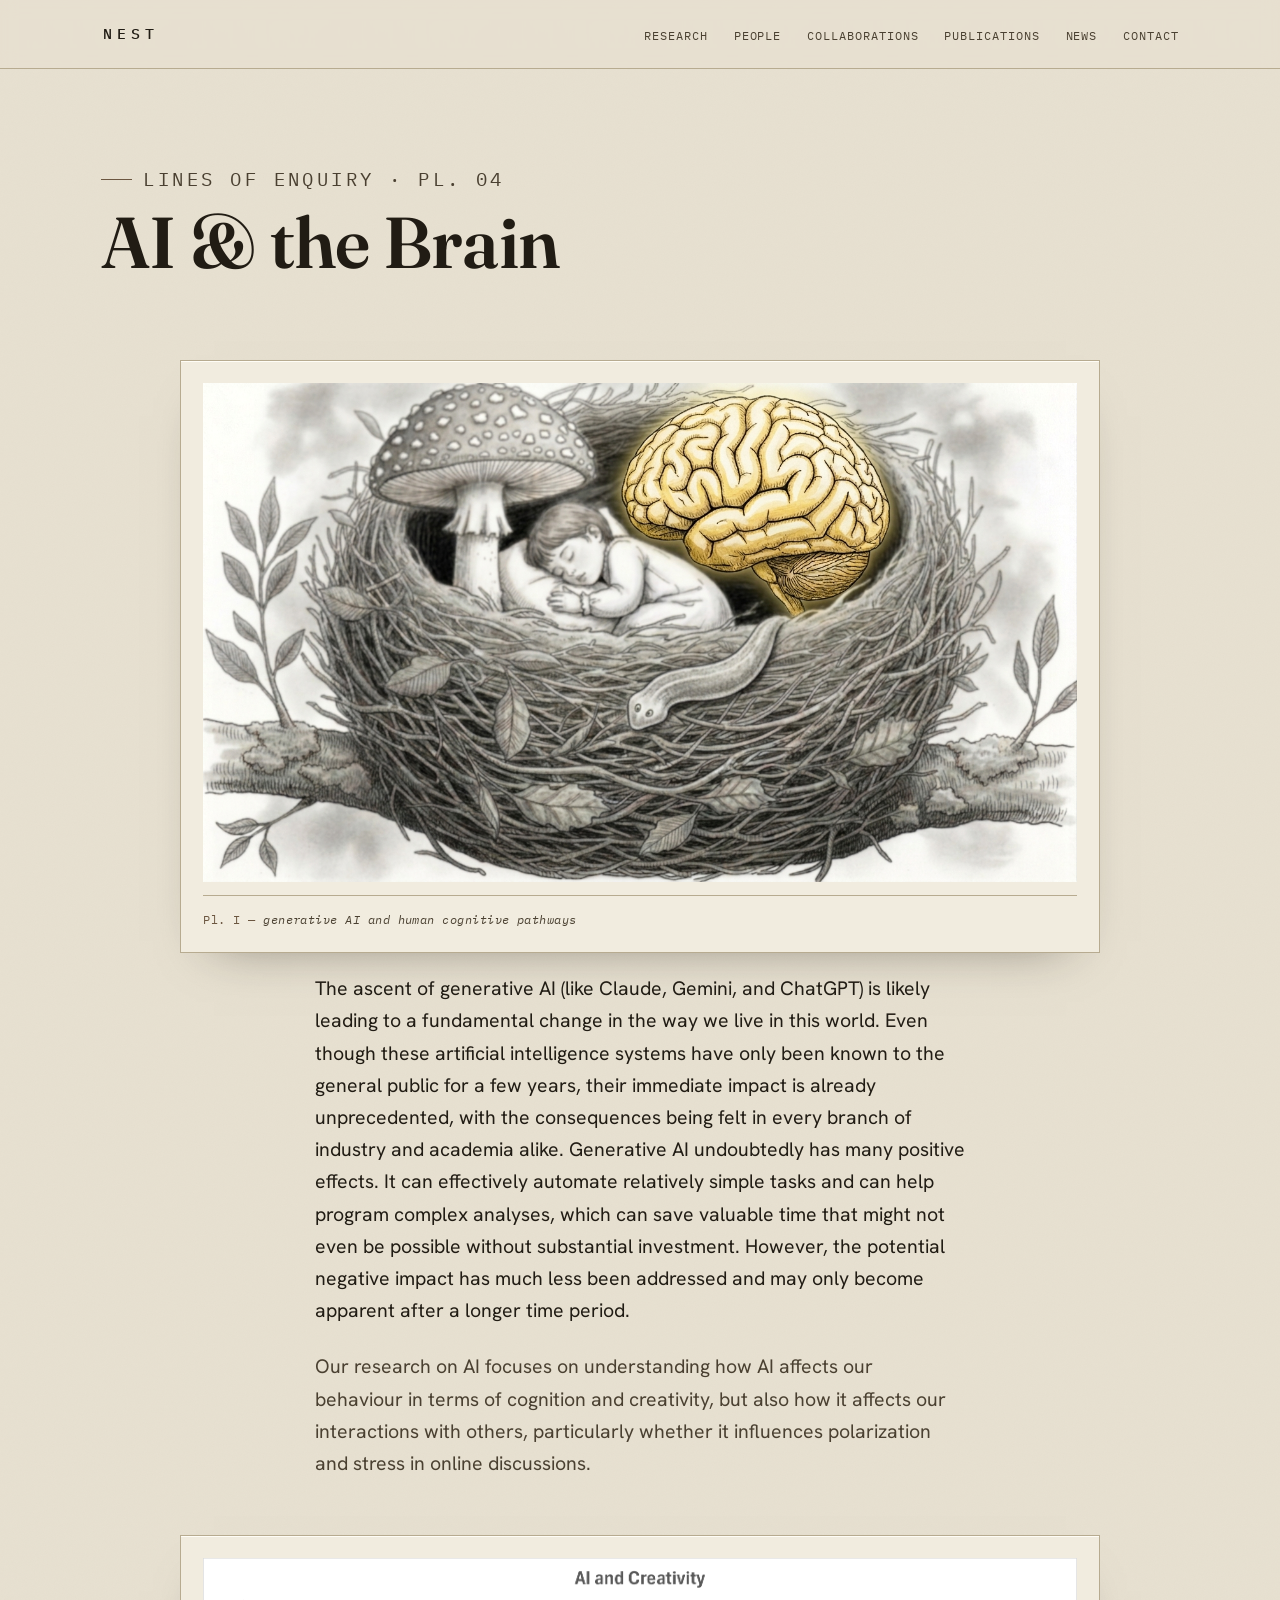
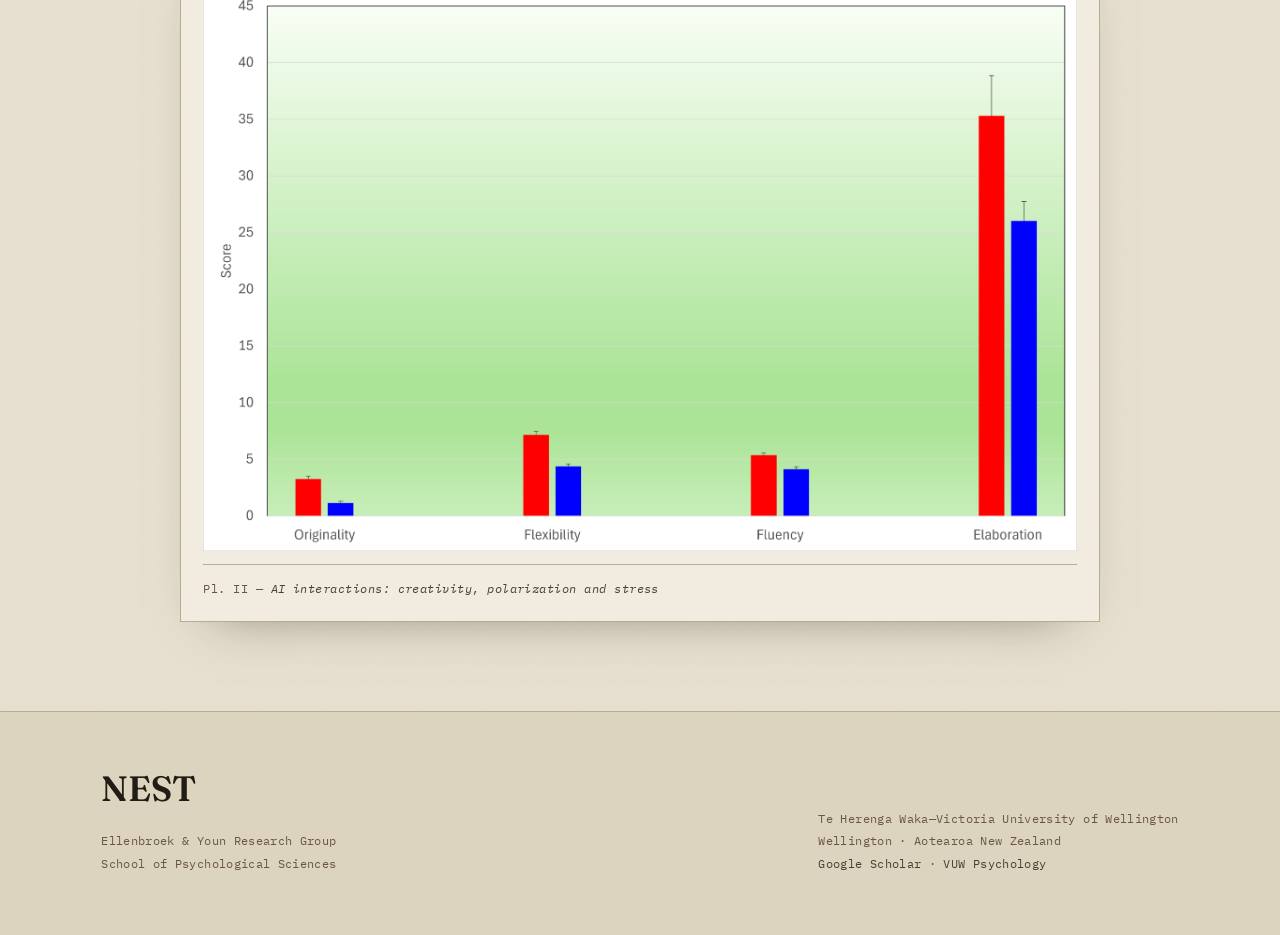
==== ai-and-the-brain.html @ cbff9b07 "Add details pages for the four main research categories with top and bottom images" ====
<!DOCTYPE html>
<html lang="en">
<head>
<meta charset="UTF-8" />
<meta name="viewport" content="width=device-width, initial-scale=1.0" />
<title>AI &amp; the Brain — NEST · Ellenbroek &amp; Youn Research Group</title>
<meta name="description" content="NEST research on generative AI, understanding how AI affects cognition, creativity, polarization, and stress in online interactions." />

<link rel="preconnect" href="https://fonts.googleapis.com" />
<link rel="preconnect" href="https://fonts.gstatic.com" crossorigin />
<link href="https://fonts.googleapis.com/css2?family=Fraunces:ital,opsz,wght@0,9..144,400;0,9..144,500;0,9..144,600;1,9..144,400&family=Hanken+Grotesk:wght@400;500;600;700&family=IBM+Plex+Mono:wght@400;500&display=swap" rel="stylesheet" />
<link rel="stylesheet" href="styles.css" />
</head>
<body>

<!-- ================= NAV ================= -->
<header class="nav">
  <div class="wrap nav__inner">
    <a class="brand" href="index.html">NEST</a>
    <nav aria-label="Primary">
      <ul class="nav__links">
        <li><a href="index.html#research">Research</a></li>
        <li><a href="people.html">People</a></li>
        <li><a href="collaborations.html">Collaborations</a></li>
        <li><a href="index.html#publications">Publications</a></li>
        <li><a href="index.html#news">News</a></li>
        <li><a href="index.html#contact">Contact</a></li>
      </ul>
    </nav>
  </div>
</header>

<main>
  <!-- ================= PAGE HEAD ================= -->
  <section class="wrap pagehead">
    <p class="eyebrow">Lines of enquiry · Pl. 04</p>
    <h1>AI &amp; the Brain</h1>
  </section>

  <!-- ================= TOP IMAGE ================= -->
  <div class="wrap">
    <figure class="plate">
      <img src="images/AI.jpg" alt="Artificial Intelligence conceptual illustration" />
      <figcaption class="plate__cap">
        <span>Pl.&nbsp;I — <em>generative AI and human cognitive pathways</em></span>
      </figcaption>
    </figure>
  </div>

  <!-- ================= CONTENT ================= -->
  <section class="section" style="border-top:none; padding-top:0;">
    <div class="wrap">
      <div class="hero__intro" style="margin-top: 0; text-align: left; max-width: var(--measure); margin-inline: auto;">
        <p>The ascent of generative AI (like Claude, Gemini, and ChatGPT) is likely leading to a fundamental change in the way we live in this world. Even though these artificial intelligence systems have only been known to the general public for a few years, their immediate impact is already unprecedented, with the consequences being felt in every branch of industry and academia alike. Generative AI undoubtedly has many positive effects. It can effectively automate relatively simple tasks and can help program complex analyses, which can save valuable time that might not even be possible without substantial investment. However, the potential negative impact has much less been addressed and may only become apparent after a longer time period.</p>
        
        <p style="margin-top: 1.5rem;">Our research on AI focuses on understanding how AI affects our behaviour in terms of cognition and creativity, but also how it affects our interactions with others, particularly whether it influences polarization and stress in online discussions.</p>
      </div>

      <!-- ================= BOTTOM IMAGE ================= -->
      <div style="max-width: 920px; margin: 3rem auto 0;">
        <figure class="plate">
          <img src="images/AI%20and%20creativity.png" alt="Generative AI impact on human creativity illustration" />
          <figcaption class="plate__cap">
            <span>Pl.&nbsp;II — <em>AI interactions: creativity, polarization and stress</em></span>
          </figcaption>
        </figure>
      </div>
    </div>
  </section>
</main>

<!-- ================= FOOTER ================= -->
<footer>
  <div class="wrap footer__inner">
    <div>
      <div class="footer__brand">NEST</div>
      <p class="footer__meta">Ellenbroek &amp; Youn Research Group<br/>School of Psychological Sciences</p>
    </div>
    <p class="footer__meta">
      Te Herenga Waka—Victoria University of Wellington<br/>
      Wellington · Aotearoa New Zealand<br/>
      <a href="https://scholar.google.co.nz/citations?user=BgnnjqAAAAAJ&amp;hl=en" target="_blank" rel="noopener">Google Scholar</a> ·
      <a href="https://www.wgtn.ac.nz/psyc" target="_blank" rel="noopener">VUW Psychology</a>
    </p>
  </div>
</footer>

</body>
</html>
---- styles.css ----
/* ============================================================
     NEST — a field-monograph identity
     Palette and type pulled from the group's ink illustrations.
     ============================================================ */
  :root {
    --paper:      #e7e0d0;   /* aged page */
    --paper-2:    #f1ecdf;   /* lifted card */
    --paper-3:    #ddd4c0;   /* sunk / footer */
    --ink:        #211c14;   /* warm near-black */
    --ink-soft:   #4a4031;   /* secondary text */
    --bistre:     #6b5640;   /* sepia line work */
    --madder:     #8a3b2e;   /* fly-agaric red — the one accent */
    --moss:       #3f4a3a;   /* botanical green */
    --hairline:   #b7ab90;   /* fine rules */

    --display: "Fraunces", Georgia, serif;
    --body: "Hanken Grotesk", system-ui, -apple-system, sans-serif;
    --mono: "IBM Plex Mono", ui-monospace, monospace;

    --measure: 65ch;
    --gutter: clamp(1.25rem, 4vw, 4rem);
    --maxw: 1180px;
  }

  *, *::before, *::after { box-sizing: border-box; }

  html { scroll-behavior: smooth; scroll-padding-top: 5rem; }
  @media (prefers-reduced-motion: reduce) {
    html { scroll-behavior: auto; }
    *, *::before, *::after { animation-duration: .001ms !important; transition-duration: .001ms !important; }
  }

  body {
    margin: 0;
    background-color: var(--paper);
    /* faint paper grain */
    background-image: url("data:image/svg+xml,%3Csvg xmlns='http://www.w3.org/2000/svg' width='160' height='160'%3E%3Cfilter id='n'%3E%3CfeTurbulence type='fractalNoise' baseFrequency='0.9' numOctaves='2' stitchTiles='stitch'/%3E%3CfeColorMatrix type='saturate' values='0'/%3E%3C/filter%3E%3Crect width='100%25' height='100%25' filter='url(%23n)' opacity='0.035'/%3E%3C/svg%3E");
    color: var(--ink);
    font-family: var(--body);
    font-size: clamp(1rem, 0.96rem + 0.2vw, 1.08rem);
    line-height: 1.65;
    -webkit-font-smoothing: antialiased;
    text-rendering: optimizeLegibility;
  }

  .wrap { width: 100%; max-width: var(--maxw); margin-inline: auto; padding-inline: var(--gutter); }

  a { color: var(--madder); text-underline-offset: 3px; text-decoration-thickness: 1px; }
  a:hover { color: var(--ink); }

  :focus-visible { outline: 2px solid var(--madder); outline-offset: 3px; border-radius: 2px; }

  img { max-width: 100%; display: block; }

  /* ---------- shared type devices ---------- */
  .eyebrow {
    font-family: var(--mono);
    font-size: .72rem;
    letter-spacing: .18em;
    text-transform: uppercase;
    color: var(--bistre);
    display: inline-flex;
    align-items: center;
    gap: .6em;
  }
  .eyebrow::before {
    content: "";
    width: 1.6em; height: 1px;
    background: var(--bistre);
    display: inline-block;
  }

  h1, h2, h3 { font-family: var(--display); font-weight: 500; line-height: 1.04; letter-spacing: -0.01em; margin: 0; }

  .section { padding-block: clamp(3.5rem, 7vw, 6rem); border-top: 1px solid var(--hairline); }
  .section__head { max-width: var(--measure); margin-bottom: clamp(2rem, 4vw, 3rem); }
  .section__head h2 { font-size: clamp(1.9rem, 1.3rem + 2.6vw, 3rem); margin-top: .5rem; }
  .section__head p { color: var(--ink-soft); margin: 1rem 0 0; }

  /* ============================================================
     NAV
     ============================================================ */
  .nav {
    position: sticky; top: 0; z-index: 50;
    background: color-mix(in srgb, var(--paper) 88%, transparent);
    backdrop-filter: blur(8px);
    border-bottom: 1px solid var(--hairline);
  }
  .nav__inner { display: flex; align-items: center; justify-content: space-between; gap: 1rem; height: 4.25rem; }
  .brand { font-family: var(--mono); font-weight: 500; letter-spacing: .34em; font-size: .95rem; color: var(--ink); text-decoration: none; padding-left: .1em; }
  .brand:hover { color: var(--madder); }
  .nav__links { display: flex; gap: clamp(.8rem, 2vw, 1.7rem); list-style: none; margin: 0; padding: 0; }
  .nav__links a { font-family: var(--mono); font-size: .76rem; letter-spacing: .08em; text-transform: uppercase; color: var(--ink-soft); text-decoration: none; }
  .nav__links a:hover { color: var(--madder); }
  .nav__toggle { display: none; }
  @media (max-width: 760px) {
    .nav__links { display: none; }
    .nav__inner { height: 3.6rem; }
  }

  /* ============================================================
     HERO
     ============================================================ */
  .hero { padding-block: clamp(3rem, 6vw, 5.5rem) clamp(2.5rem, 5vw, 4rem); text-align: center; }
  .hero__title {
    font-size: clamp(4.2rem, 14vw, 11rem);
    font-weight: 600;
    letter-spacing: -0.02em;
    line-height: .9;
    margin: 1rem 0 0;
  }
  .hero__title span { font-style: italic; font-weight: 400; }
  .hero__thesis {
    font-family: var(--display);
    font-size: clamp(1.25rem, 0.9rem + 1.5vw, 1.9rem);
    font-style: italic;
    color: var(--ink-soft);
    max-width: 30ch;
    margin: 1.4rem auto 0;
    line-height: 1.3;
  }

  /* the plate — the framed centrepiece illustration */
  .plate {
    margin: clamp(2.5rem, 5vw, 3.5rem) auto 0;
    max-width: 920px;
    background: var(--paper-2);
    padding: clamp(.9rem, 2vw, 1.4rem);
    border: 1px solid var(--hairline);
    box-shadow: 0 1px 0 #fffdf6 inset, 0 22px 50px -34px rgba(33,28,20,.55);
  }
  .plate img { width: 100%; filter: contrast(1.02); }
  .plate__cap {
    display: flex; flex-wrap: wrap; justify-content: space-between; gap: .4rem 1rem;
    font-family: var(--mono); font-size: .73rem; letter-spacing: .04em; color: var(--bistre);
    padding-top: .85rem; margin-top: .85rem; border-top: 1px solid var(--hairline);
  }
  .plate__cap em { font-style: italic; color: var(--ink-soft); }

  .hero__intro { max-width: var(--measure); margin: clamp(2.5rem, 5vw, 3.5rem) auto 0; }
  .hero__intro p { font-size: clamp(1.05rem, 1rem + 0.4vw, 1.22rem); color: var(--ink-soft); }
  .hero__intro p:first-child { color: var(--ink); }

  /* ============================================================
     NEWS
     ============================================================ */
  .news-list { list-style: none; margin: 0; padding: 0; display: grid; gap: 0; }
  .news-item {
    display: grid; grid-template-columns: 9.5rem 1fr; gap: 1.5rem;
    padding: 1.4rem 0; border-top: 1px solid var(--hairline);
  }
  .news-item:last-child { border-bottom: 1px solid var(--hairline); }
  .news-item time { font-family: var(--mono); font-size: .78rem; color: var(--bistre); padding-top: .2rem; }
  .news-item h3 { font-family: var(--body); font-weight: 600; font-size: 1.05rem; line-height: 1.4; }
  .news-item p { margin: .35rem 0 0; color: var(--ink-soft); font-size: .96rem; }
  @media (max-width: 620px) { .news-item { grid-template-columns: 1fr; gap: .3rem; } }

  /* ============================================================
     RESEARCH — specimen plates
     ============================================================ */
  .specimens { display: grid; grid-template-columns: repeat(auto-fill, minmax(260px, 1fr)); gap: 1px; background: var(--hairline); border: 1px solid var(--hairline); }
  .specimen { background: var(--paper); padding: clamp(1.5rem, 3vw, 2rem); display: flex; flex-direction: column; gap: .7rem; transition: background .25s ease; }
  .specimen:hover { background: var(--paper-2); }
  .specimen__code { font-family: var(--mono); font-size: .74rem; letter-spacing: .1em; color: var(--madder); }
  .specimen h3 { font-size: 1.4rem; line-height: 1.1; }
  .specimen p { margin: 0; color: var(--ink-soft); font-size: .95rem; }
  .specimen__rule { width: 2.2rem; height: 2px; background: var(--moss); margin-top: auto; }

  /* ============================================================
     PEOPLE
     ============================================================ */
  .people { display: grid; grid-template-columns: repeat(auto-fill, minmax(220px, 1fr)); gap: clamp(1.5rem, 3vw, 2.2rem); }
  .person { display: flex; flex-direction: column; }
  .person__portrait {
    aspect-ratio: 1 / 1; overflow: hidden; background: var(--paper-3);
    border: 1px solid var(--hairline); margin-bottom: .9rem;
  }
  .person__portrait img { width: 100%; height: 100%; object-fit: cover; filter: grayscale(.15) contrast(1.02); }
  .person__portrait--placeholder { display: grid; place-items: center; }
  .person__monogram { font-family: var(--display); font-size: 3.4rem; color: var(--bistre); }
  .person h3 { font-family: var(--body); font-weight: 700; font-size: 1.05rem; }
  .person .role { font-family: var(--mono); font-size: .72rem; letter-spacing: .06em; text-transform: uppercase; color: var(--madder); margin: .25rem 0 .5rem; }
  .person p { margin: 0; color: var(--ink-soft); font-size: .9rem; }

  .alumni { margin-top: clamp(2.5rem, 5vw, 3.5rem); padding-top: 2rem; border-top: 1px solid var(--hairline); }
  .alumni h3 { font-family: var(--mono); font-weight: 500; font-size: .8rem; letter-spacing: .14em; text-transform: uppercase; color: var(--bistre); margin-bottom: 1rem; }
  .alumni ul { columns: 2; column-gap: 2.5rem; list-style: none; margin: 0; padding: 0; }
  .alumni li { padding: .35rem 0; border-bottom: 1px dotted var(--hairline); break-inside: avoid; color: var(--ink-soft); }
  @media (max-width: 560px) { .alumni ul { columns: 1; } }

  /* ============================================================
     COLLABORATIONS
     ============================================================ */
  .collab { display: grid; grid-template-columns: 1.1fr 1fr; gap: clamp(2rem, 5vw, 4rem); align-items: center; }
  @media (max-width: 820px) { .collab { grid-template-columns: 1fr; } }
  .collab__map { border: 1px solid var(--hairline); background: var(--paper-2); padding: 1.2rem; }
  .collab__map svg { width: 100%; height: auto; display: block; }
  .collab__note { font-family: var(--mono); font-size: .72rem; color: var(--bistre); text-align: center; margin-top: .8rem; letter-spacing: .04em; }
  .collab ul { list-style: none; padding: 0; margin: 1.5rem 0 0; }
  .collab li { padding: .55rem 0; border-bottom: 1px solid var(--hairline); display: flex; align-items: baseline; gap: .8rem; }
  .collab li span { font-family: var(--mono); font-size: .72rem; color: var(--madder); }

  /* ============================================================
     PUBLICATIONS + CONTACT (split band)
     ============================================================ */
  .band { display: grid; grid-template-columns: 1fr 1fr; gap: 1px; background: var(--hairline); border: 1px solid var(--hairline); }
  @media (max-width: 720px) { .band { grid-template-columns: 1fr; } }
  .band > div { background: var(--paper); padding: clamp(2rem, 4vw, 3rem); }
  .band h2 { font-size: clamp(1.6rem, 1.2rem + 1.5vw, 2.2rem); margin-bottom: .8rem; }
  .band p { color: var(--ink-soft); max-width: 42ch; }
  .btn {
    display: inline-flex; align-items: center; gap: .6em; margin-top: 1.4rem;
    font-family: var(--mono); font-size: .78rem; letter-spacing: .06em; text-transform: uppercase;
    color: var(--paper-2); background: var(--ink); text-decoration: none;
    padding: .85em 1.3em; border: 1px solid var(--ink); transition: background .2s ease, color .2s ease;
  }
  .btn:hover { background: var(--madder); border-color: var(--madder); color: #fff; }
  .btn--ghost { background: transparent; color: var(--ink); }
  .btn--ghost:hover { background: var(--ink); color: var(--paper-2); }

  /* ============================================================
     FOOTER
     ============================================================ */
  footer { background: var(--paper-3); border-top: 1px solid var(--hairline); padding-block: 3rem; }
  .footer__inner { display: flex; flex-wrap: wrap; justify-content: space-between; gap: 1.5rem; align-items: flex-end; }
  .footer__brand { font-family: var(--display); font-size: 2.2rem; font-weight: 600; }
  .footer__meta { font-family: var(--mono); font-size: .74rem; color: var(--bistre); line-height: 1.9; letter-spacing: .03em; }
  .footer__meta a { color: var(--ink-soft); text-decoration: none; }
  .footer__meta a:hover { color: var(--madder); }

  /* small reveal on scroll, motion-safe only */
  @media (prefers-reduced-motion: no-preference) {
    .reveal { opacity: 0; transform: translateY(14px); transition: opacity .7s ease, transform .7s ease; }
    .reveal.is-in { opacity: 1; transform: none; }
  }

  /* ============================================================
     ADDITIONS — multi-page: compact people, "more" links,
     full bio entries, collaborations page
     ============================================================ */

  /* a quiet "see more" link that sits under a section */
  .more-link {
    display: inline-flex; align-items: center; gap: .5em;
    margin-top: clamp(1.8rem, 3vw, 2.6rem);
    font-family: var(--mono); font-size: .78rem; letter-spacing: .06em; text-transform: uppercase;
    color: var(--ink); text-decoration: none; padding-bottom: .3em;
    border-bottom: 1px solid var(--madder);
  }
  .more-link:hover { color: var(--madder); }

  /* COMPACT people grid (main page): photo + name + role, whole card links out */
  .people--compact { display: grid; grid-template-columns: repeat(auto-fill, minmax(200px, 1fr)); gap: clamp(1.5rem, 3vw, 2.2rem); }
  a.person-card { text-decoration: none; color: inherit; display: flex; flex-direction: column; }
  a.person-card .person__portrait { transition: border-color .2s ease; }
  a.person-card:hover .person__portrait { border-color: var(--madder); }
  a.person-card h3 { font-family: var(--body); font-weight: 700; font-size: 1.05rem; }
  a.person-card .role { font-family: var(--mono); font-size: .72rem; letter-spacing: .06em; text-transform: uppercase; color: var(--madder); margin: .25rem 0 0; }
  a.person-card .person__more { font-family: var(--mono); font-size: .72rem; color: var(--bistre); margin-top: .5rem; }
  a.person-card:hover .person__more { color: var(--madder); }

  /* FULL bio entries (people page): portrait beside prose */
  .bio { display: grid; grid-template-columns: 230px 1fr; gap: clamp(1.5rem, 4vw, 3rem); padding-block: clamp(2.2rem, 4vw, 3rem); border-top: 1px solid var(--hairline); scroll-margin-top: 6rem; }
  .bio:first-of-type { border-top: none; }
  .bio__portrait { aspect-ratio: 1 / 1; overflow: hidden; background: var(--paper-3); border: 1px solid var(--hairline); }
  .bio__portrait img { width: 100%; height: 100%; object-fit: cover; filter: grayscale(.15) contrast(1.02); }
  .bio__portrait--placeholder { display: grid; place-items: center; }
  .bio__portrait--placeholder .person__monogram { font-size: 4rem; }
  .bio__body h2 { font-size: clamp(1.6rem, 1.2rem + 1.4vw, 2.1rem); }
  .bio__body .role { font-family: var(--mono); font-size: .74rem; letter-spacing: .07em; text-transform: uppercase; color: var(--madder); margin: .4rem 0 1rem; }
  .bio__body p { color: var(--ink-soft); max-width: var(--measure); }
  .bio__body p + p { margin-top: 1rem; }
  .bio__links { margin-top: 1.1rem; display: flex; flex-wrap: wrap; gap: 1.2rem; }
  .bio__links a { font-family: var(--mono); font-size: .74rem; letter-spacing: .04em; }
  @media (max-width: 640px) {
    .bio { grid-template-columns: 1fr; }
    .bio__portrait { max-width: 220px; }
  }

  /* page sub-header used on interior pages */
  .pagehead { padding-block: clamp(3rem, 6vw, 5rem) clamp(1rem, 2vw, 1.5rem); }
  .pagehead h1 { font-size: clamp(2.6rem, 1.8rem + 3.5vw, 4.5rem); font-weight: 600; margin-top: .6rem; }
  .pagehead p { color: var(--ink-soft); max-width: var(--measure); margin: 1.1rem 0 0; font-size: clamp(1.05rem, 1rem + 0.4vw, 1.2rem); }

  /* collaborations: full directory grouped by region */
  .collab-group { padding-block: clamp(1.8rem, 3vw, 2.4rem); border-top: 1px solid var(--hairline); }
  .collab-group > h2 { font-family: var(--mono); font-weight: 500; font-size: .82rem; letter-spacing: .14em; text-transform: uppercase; color: var(--bistre); margin-bottom: 1rem; }
  .collab-group ul { list-style: none; margin: 0; padding: 0; display: grid; grid-template-columns: repeat(auto-fill, minmax(280px, 1fr)); gap: .2rem 2.5rem; }
  .collab-group li { padding: .6rem 0; border-bottom: 1px solid var(--hairline); }
  .collab-group li strong { font-weight: 600; }
  .collab-group li span { display: block; font-size: .88rem; color: var(--bistre); }
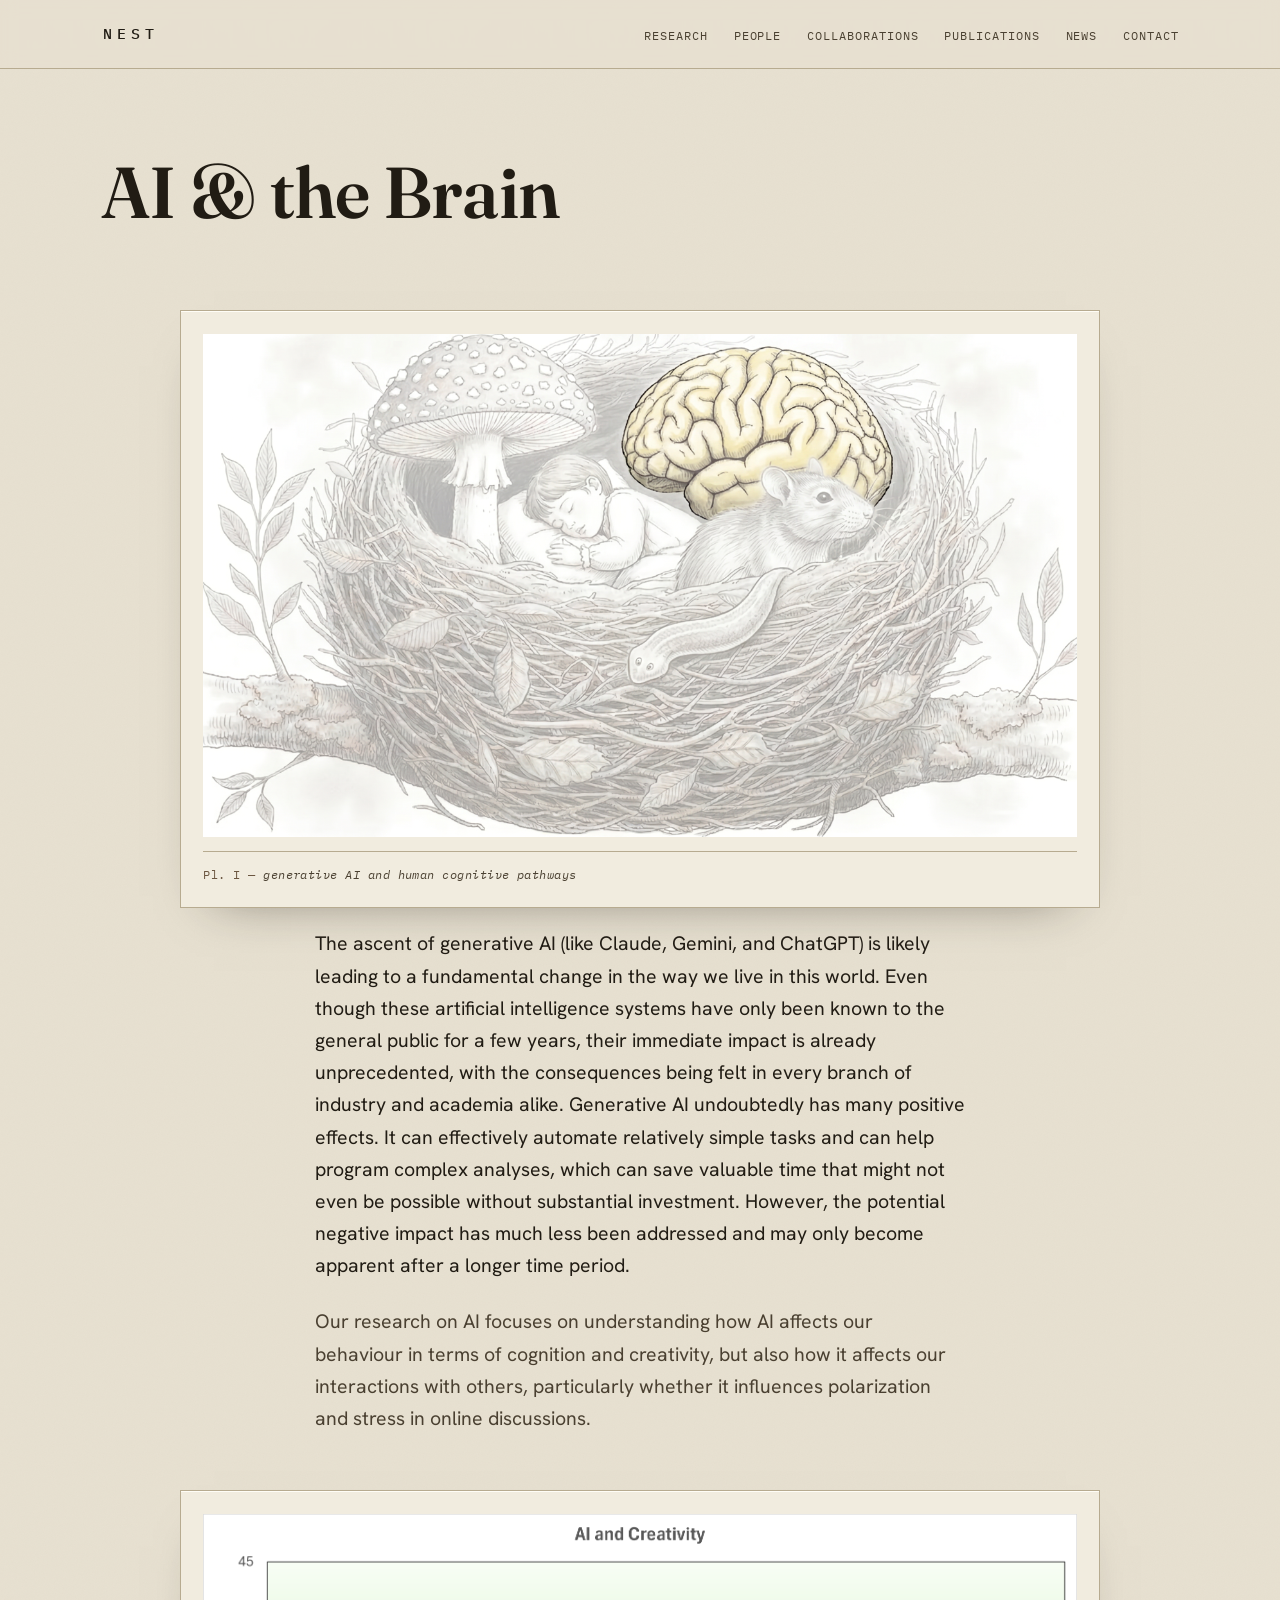
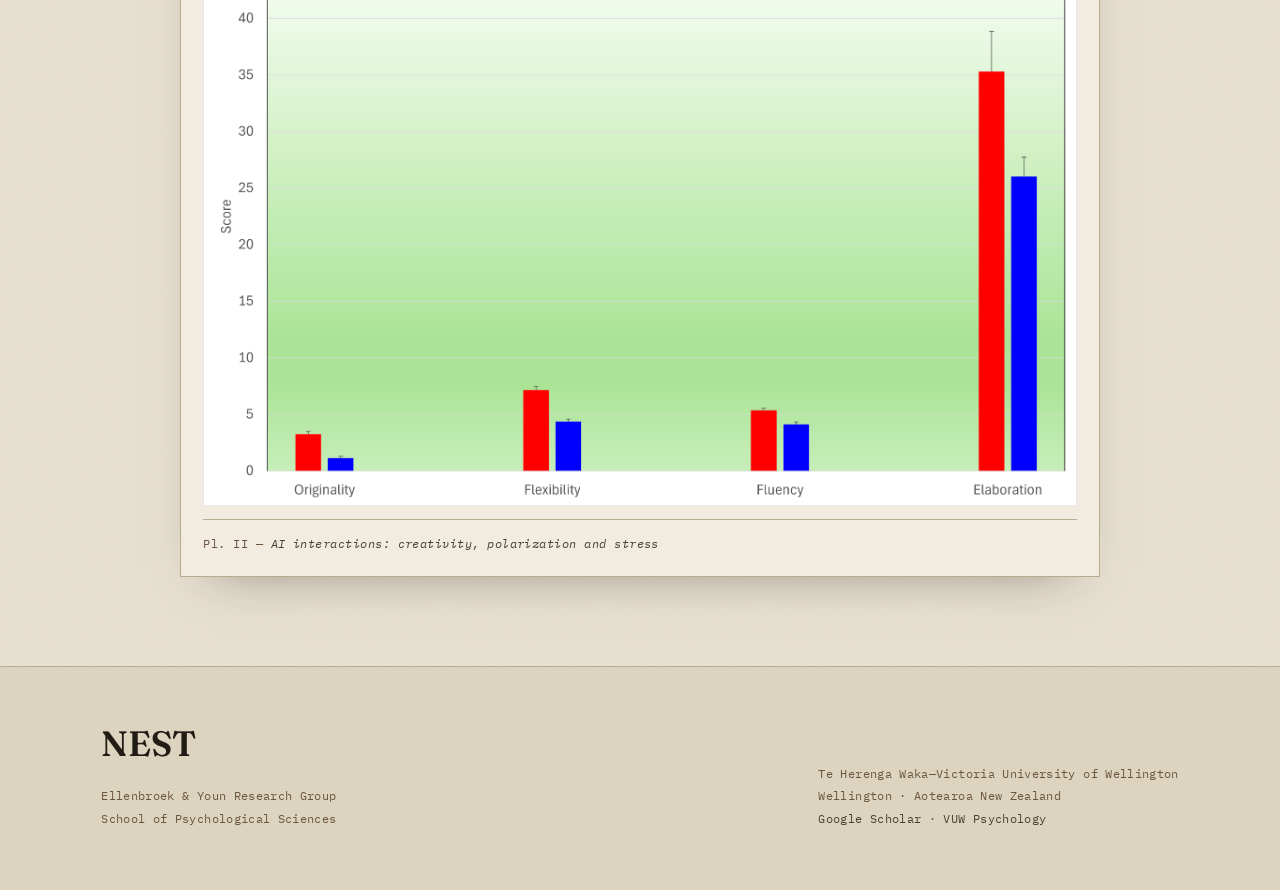
==== commit c0492dbb: "Update research pages to use PNG images and remove 'Lines of enquiry' header" ====
--- a/ai-and-the-brain.html
+++ b/ai-and-the-brain.html
@@ -33,14 +33,13 @@
 <main>
   <!-- ================= PAGE HEAD ================= -->
   <section class="wrap pagehead">
-    <p class="eyebrow">Lines of enquiry · Pl. 04</p>
     <h1>AI &amp; the Brain</h1>
   </section>
 
   <!-- ================= TOP IMAGE ================= -->
   <div class="wrap">
     <figure class="plate">
-      <img src="images/AI.jpg" alt="Artificial Intelligence conceptual illustration" />
+      <img src="images/AI.png" alt="Artificial Intelligence conceptual illustration" />
       <figcaption class="plate__cap">
         <span>Pl.&nbsp;I — <em>generative AI and human cognitive pathways</em></span>
       </figcaption>
